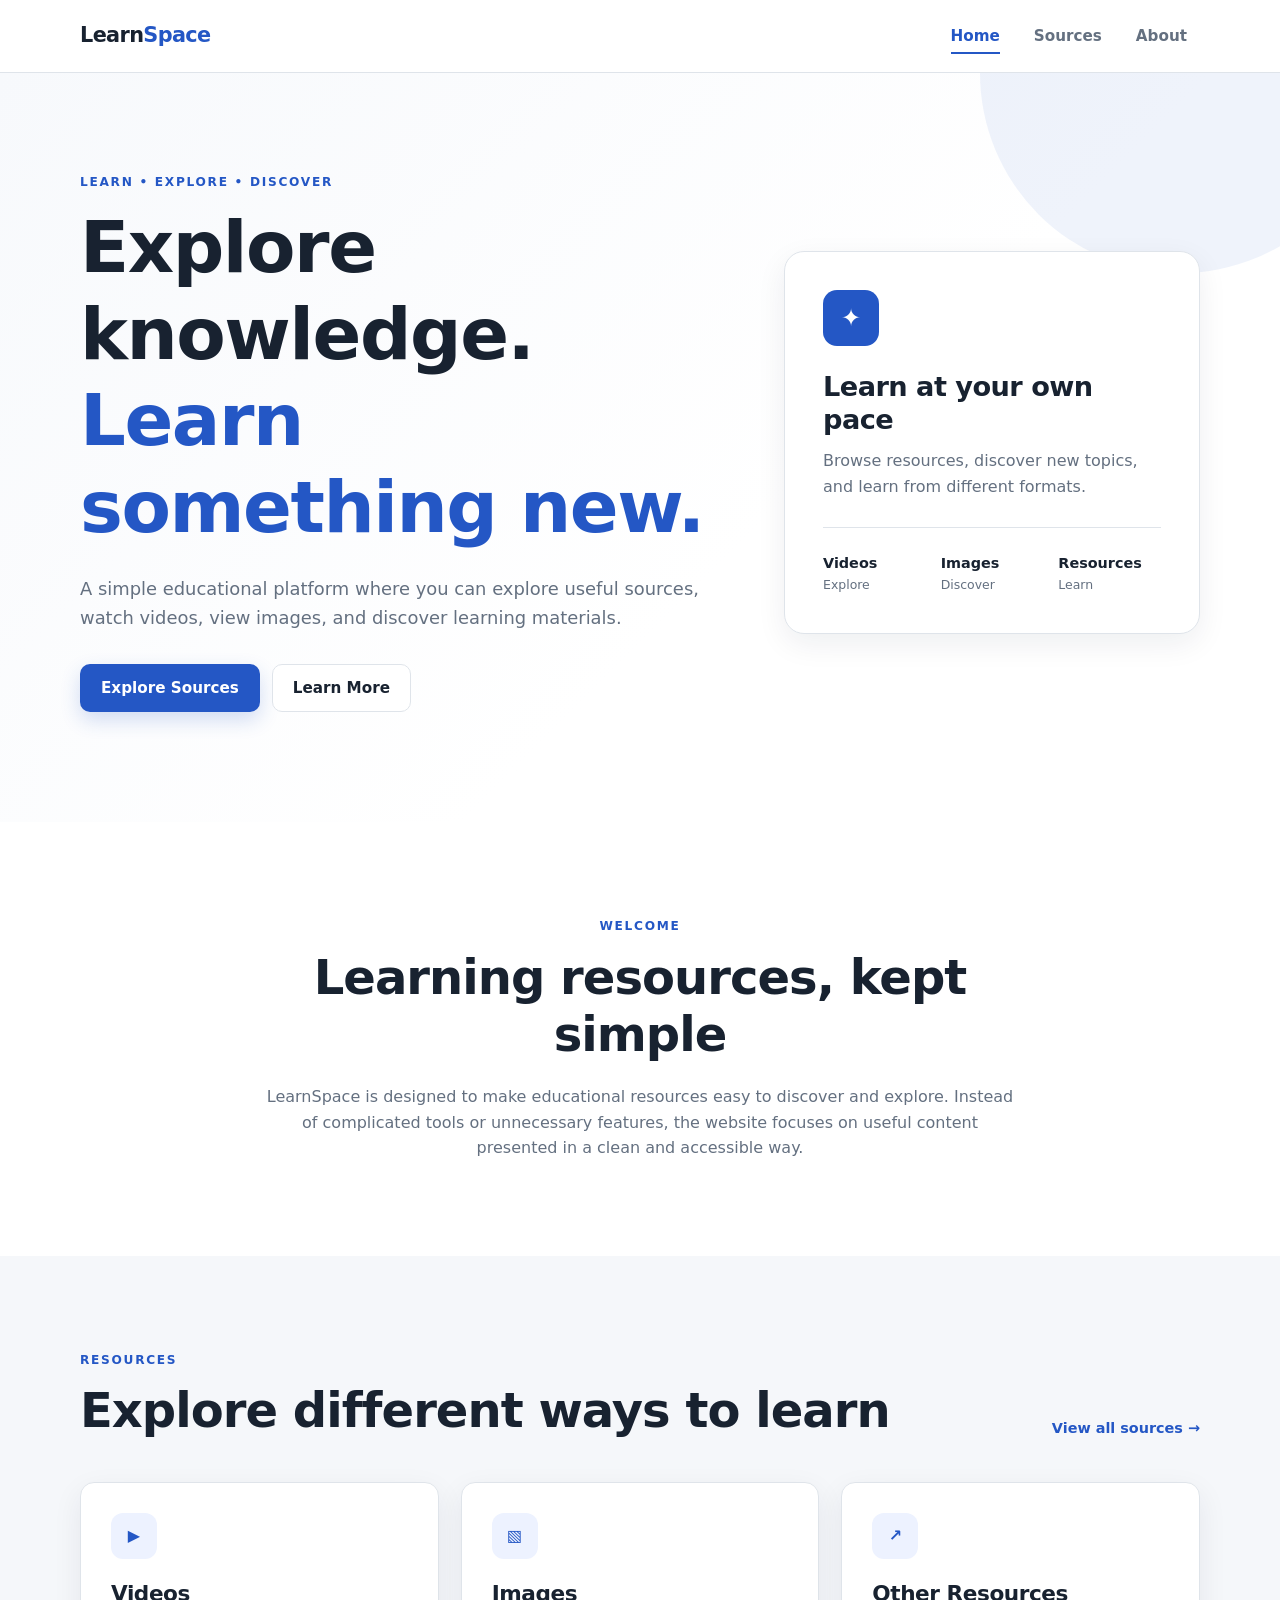
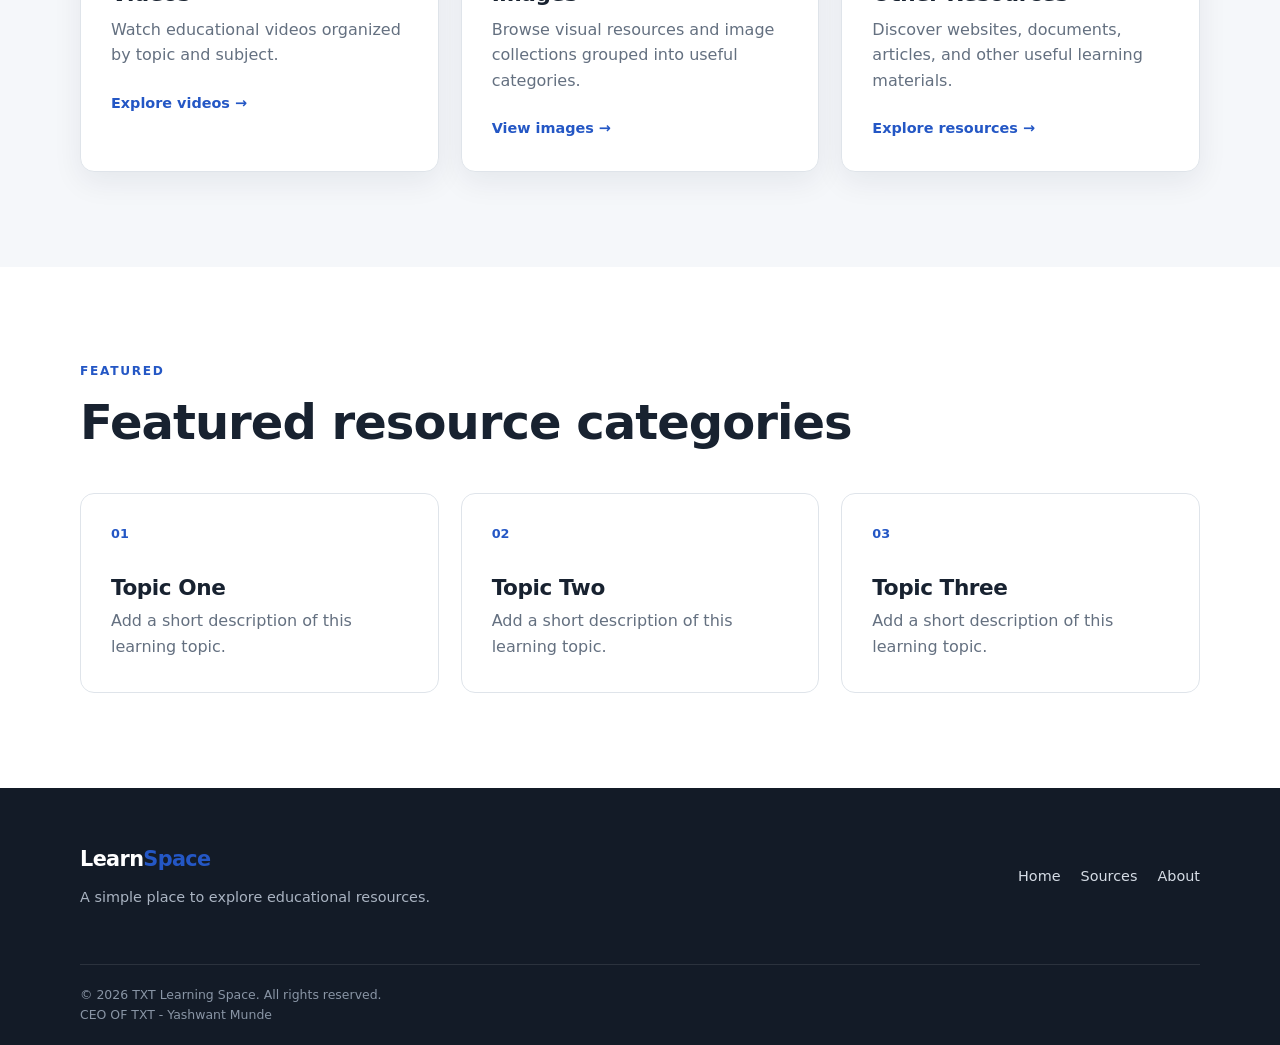
==== index.html @ 6e661a30 "Add files via upload" ====
<!DOCTYPE html>
<html lang="en">
<head>
    <meta charset="UTF-8">
    <meta name="viewport" content="width=device-width, initial-scale=1.0">

    <meta
        name="description"
        content="A simple educational resource platform for exploring videos, images, and learning materials."
    >

    <title>LearnSpace | Explore & Learn by TXT</title>

    <link rel="stylesheet" href="style.css">
    <script src="script.js" defer></script>
</head>

<body>


    <header class="site-header">
        <div class="container nav-container">

            <a href="index.html" class="logo">
                Learn<span>Space</span>
            </a>

            <button
                class="menu-toggle"
                type="button"
                aria-label="Open navigation menu"
                aria-expanded="false"
                aria-controls="main-navigation"
            >
                <span></span>
                <span></span>
                <span></span>
            </button>

            <nav id="main-navigation" class="main-nav" aria-label="Main navigation">
                <a href="index.html" class="active">Home</a>
                <a href="sources.html">Sources</a>
                <a href="about.html">About</a>
            </nav>

        </div>
    </header>


    <main>

        <!-- Hero -->
        <section class="hero">
            <div class="container hero-content">

                <div class="hero-text">
                    <p class="eyebrow">LEARN • EXPLORE • DISCOVER</p>

                    <h1>
                        Explore knowledge.
                        <span>Learn something new.</span>
                    </h1>

                    <p class="hero-description">
                        A simple educational platform where you can
                        explore useful sources, watch videos, view images,
                        and discover learning materials.
                    </p>

                    <div class="hero-actions">
                        <a href="sources.html" class="button button-primary">
                            Explore Sources
                        </a>

                        <a href="about.html" class="button button-secondary">
                            Learn More
                        </a>
                    </div>
                </div>

                <div class="hero-card" aria-hidden="true">
                    <div class="hero-icon">✦</div>
                    <h2>Learn at your own pace</h2>
                    <p>
                        Browse resources, discover new topics,
                        and learn from different formats.
                    </p>

                    <div class="hero-stats">
                        <div>
                            <strong>Videos</strong>
                            <span>Explore</span>
                        </div>

                        <div>
                            <strong>Images</strong>
                            <span>Discover</span>
                        </div>

                        <div>
                            <strong>Resources</strong>
                            <span>Learn</span>
                        </div>
                    </div>
                </div>

            </div>
        </section>


        <!-- Introduction -->
        <section class="section">
            <div class="container narrow-content text-center">

                <p class="eyebrow">WELCOME</p>

                <h2>Learning resources, kept simple</h2>

                <p>
                    LearnSpace is designed to make educational resources
                    easy to discover and explore. Instead of complicated
                    tools or unnecessary features, the website focuses on
                    useful content presented in a clean and accessible way.
                </p>

            </div>
        </section>


        <!-- Resource categories -->
        <section class="section section-muted">

            <div class="container">

                <div class="section-heading">
                    <div>
                        <p class="eyebrow">RESOURCES</p>
                        <h2>Explore different ways to learn</h2>
                    </div>

                    <a href="sources.html" class="text-link">
                        View all sources →
                    </a>
                </div>


                <div class="card-grid">

                    <article class="resource-card">
                        <div class="card-icon">▶</div>

                        <h3>Videos</h3>

                        <p>
                            Watch educational videos organized by
                            topic and subject.
                        </p>

                        <a href="sources.html#videos" class="text-link">
                            Explore videos →
                        </a>
                    </article>


                    <article class="resource-card">
                        <div class="card-icon">▧</div>

                        <h3>Images</h3>

                        <p>
                            Browse visual resources and image collections
                            grouped into useful categories.
                        </p>

                        <a href="sources.html#images" class="text-link">
                            View images →
                        </a>
                    </article>


                    <article class="resource-card">
                        <div class="card-icon">↗</div>

                        <h3>Other Resources</h3>

                        <p>
                            Discover websites, documents, articles,
                            and other useful learning materials.
                        </p>

                        <a href="sources.html#other-resources" class="text-link">
                            Explore resources →
                        </a>
                    </article>

                </div>

            </div>

        </section>


        <!-- Featured topics -->
        <section class="section">

            <div class="container">

                <div class="section-heading">
                    <div>
                        <p class="eyebrow">FEATURED</p>
                        <h2>Featured resource categories</h2>
                    </div>
                </div>


                <div class="topic-grid">

                    <a href="sources.html#topic-one" class="topic-card">
                        <span class="topic-number">01</span>
                        <h3>Topic One</h3>
                        <p>
                            Add a short description of this learning topic.
                        </p>
                    </a>


                    <a href="sources.html#topic-two" class="topic-card">
                        <span class="topic-number">02</span>
                        <h3>Topic Two</h3>
                        <p>
                            Add a short description of this learning topic.
                        </p>
                    </a>


                    <a href="sources.html#topic-three" class="topic-card">
                        <span class="topic-number">03</span>
                        <h3>Topic Three</h3>
                        <p>
                            Add a short description of this learning topic.
                        </p>
                    </a>

                </div>

            </div>

        </section>

    </main>


    <footer class="site-footer">

        <div class="container footer-content">

            <div>
                <a href="index.html" class="logo footer-logo">
                    Learn<span>Space</span>
                </a>

                <p>
                    A simple place to explore educational resources.
                </p>
            </div>

            <nav class="footer-nav" aria-label="Footer navigation">
                <a href="index.html">Home</a>
                <a href="sources.html">Sources</a>
                <a href="about.html">About</a>
            </nav>

        </div>

        <div class="container footer-bottom">
    <p>© 2026 TXT Learning Space. All rights reserved.</p>
    <p>CEO OF TXT - Yashwant Munde</p>
</div>
        

    </footer>

</body>
</html>
---- style.css ----
/* =========================================================
   LearnSpace
   Simple static educational website
   ========================================================= */


/* ---------------------------------------------------------
   1. Base
   --------------------------------------------------------- */

:root {
    --background: #ffffff;
    --surface: #f5f7fa;
    --surface-dark: #eef1f5;

    --text: #182230;
    --text-light: #647080;

    --primary: #2457c5;
    --primary-dark: #1b45a0;

    --border: #dfe4ea;

    --shadow:
        0 10px 30px rgba(20, 35, 55, 0.07);

    --shadow-hover:
        0 18px 40px rgba(20, 35, 55, 0.12);

    --radius: 14px;

    --container: 1120px;
    --transition: 180ms ease;
}


* {
    box-sizing: border-box;
    margin: 0;
    padding: 0;
}


html {
    scroll-behavior: smooth;
}


body {
    background: var(--background);
    color: var(--text);

    font-family:
        Inter,
        ui-sans-serif,
        system-ui,
        -apple-system,
        BlinkMacSystemFont,
        "Segoe UI",
        sans-serif;

    line-height: 1.6;

    -webkit-font-smoothing: antialiased;
}


img {
    display: block;
    max-width: 100%;
}


a {
    color: inherit;
    text-decoration: none;
}


button,
a {
    -webkit-tap-highlight-color: transparent;
}


button {
    font: inherit;
}


.container {
    width: min(
        calc(100% - 40px),
        var(--container)
    );

    margin-inline: auto;
}


.narrow-content {
    max-width: 760px;
}


.text-center {
    text-align: center;
}


/* ---------------------------------------------------------
   2. Typography
   --------------------------------------------------------- */

h1,
h2,
h3,
h4 {
    line-height: 1.2;
    letter-spacing: -0.02em;
}


h1 {
    font-size: clamp(2.4rem, 6vw, 4.5rem);
}


h2 {
    font-size: clamp(2rem, 4vw, 3rem);
}


h3 {
    font-size: 1.35rem;
}


h4 {
    font-size: 1.15rem;
}


p {
    color: var(--text-light);
}


.eyebrow {
    margin-bottom: 12px;

    color: var(--primary);

    font-size: 0.76rem;
    font-weight: 800;

    letter-spacing: 0.14em;
}


.section-heading {
    display: flex;
    align-items: flex-end;
    justify-content: space-between;
    gap: 30px;

    margin-bottom: 42px;
}


.section-heading h2 {
    margin-top: 4px;
}


/* ---------------------------------------------------------
   3. Header / Navigation
   --------------------------------------------------------- */

.site-header {
    position: sticky;
    top: 0;
    z-index: 100;

    background: rgba(255, 255, 255, 0.94);

    border-bottom: 1px solid var(--border);

    backdrop-filter: blur(12px);
}


.nav-container {
    min-height: 72px;

    display: flex;
    align-items: center;
    justify-content: space-between;
}


.logo {
    color: var(--text);

    font-size: 1.3rem;
    font-weight: 800;
    letter-spacing: -0.03em;
}


.logo span {
    color: var(--primary);
}


.main-nav {
    display: flex;
    align-items: center;
    gap: 8px;
}


.main-nav a {
    position: relative;

    padding: 8px 13px;

    color: var(--text-light);

    font-size: 0.95rem;
    font-weight: 600;

    transition:
        color var(--transition),
        background var(--transition);
}


.main-nav a::after {
    content: "";

    position: absolute;

    left: 13px;
    right: 13px;
    bottom: 2px;

    height: 2px;

    background: var(--primary);

    transform: scaleX(0);
    transform-origin: center;

    transition: transform var(--transition);
}


.main-nav a:hover,
.main-nav a.active {
    color: var(--primary);
}


.main-nav a:hover::after,
.main-nav a.active::after {
    transform: scaleX(1);
}


.menu-toggle {
    display: none;

    width: 42px;
    height: 42px;

    border: 1px solid var(--border);
    border-radius: 10px;

    background: white;

    cursor: pointer;
}


.menu-toggle span {
    display: block;

    width: 19px;
    height: 2px;

    margin: 4px auto;

    background: var(--text);

    transition: transform var(--transition);
}


/* ---------------------------------------------------------
   4. Hero
   --------------------------------------------------------- */

.hero {
    position: relative;

    overflow: hidden;

    padding: 100px 0 110px;

    background:
        linear-gradient(
            135deg,
            #f7f9fc 0%,
            #ffffff 60%
        );
}


.hero::before {
    content: "";

    position: absolute;

    width: 400px;
    height: 400px;

    top: -200px;
    right: -100px;

    border-radius: 50%;

    background: rgba(36, 87, 197, 0.07);
}


.hero-content {
    position: relative;
    z-index: 1;

    display: grid;
    grid-template-columns: 1.2fr 0.8fr;

    align-items: center;

    gap: 80px;
}


.hero h1 {
    max-width: 700px;

    margin-bottom: 25px;
}


.hero h1 span {
    display: block;
    color: var(--primary);
}


.hero-description {
    max-width: 650px;

    margin-bottom: 32px;

    font-size: 1.12rem;
}


.hero-actions {
    display: flex;
    flex-wrap: wrap;
    gap: 12px;
}


.button {
    display: inline-flex;
    align-items: center;
    justify-content: center;

    min-height: 48px;

    padding: 0 20px;

    border: 1px solid transparent;
    border-radius: 10px;

    font-size: 0.95rem;
    font-weight: 700;

    cursor: pointer;

    transition:
        transform var(--transition),
        box-shadow var(--transition),
        background var(--transition),
        color var(--transition);
}


.button:hover {
    transform: translateY(-2px);
}


.button-primary {
    color: white;
    background: var(--primary);

    box-shadow:
        0 8px 20px rgba(36, 87, 197, 0.2);
}


.button-primary:hover {
    background: var(--primary-dark);

    box-shadow:
        0 12px 25px rgba(36, 87, 197, 0.28);
}


.button-secondary {
    color: var(--text);
    background: white;
    border-color: var(--border);
}


.button-secondary:hover {
    border-color: #cbd3dc;
    box-shadow: var(--shadow);
}


.button-small {
    min-height: 40px;

    padding: 0 15px;

    font-size: 0.88rem;

    color: white;
    background: var(--primary);
}


.hero-card {
    padding: 38px;

    background: white;

    border: 1px solid var(--border);
    border-radius: 20px;

    box-shadow: var(--shadow);

    animation: fade-up 700ms ease both;
}


.hero-icon {
    display: grid;
    place-items: center;

    width: 56px;
    height: 56px;

    margin-bottom: 25px;

    border-radius: 14px;

    color: white;
    background: var(--primary);

    font-size: 1.5rem;
}


.hero-card h2 {
    margin-bottom: 12px;

    font-size: 1.7rem;
}


.hero-card > p {
    margin-bottom: 28px;
}


.hero-stats {
    display: grid;
    grid-template-columns: repeat(3, 1fr);

    padding-top: 24px;

    border-top: 1px solid var(--border);

    gap: 15px;
}


.hero-stats div {
    display: flex;
    flex-direction: column;
}


.hero-stats strong {
    font-size: 0.9rem;
}


.hero-stats span {
    color: var(--text-light);

    font-size: 0.78rem;
}


/* ---------------------------------------------------------
   5. Sections
   --------------------------------------------------------- */

.section {
    padding: 95px 0;
}


.section-muted {
    background: var(--surface);
}


.narrow-content > p:not(.eyebrow) {
    margin-top: 20px;
}


.narrow-content h2 {
    margin-bottom: 5px;
}


/* ---------------------------------------------------------
   6. Cards
   --------------------------------------------------------- */

.card-grid {
    display: grid;

    grid-template-columns:
        repeat(3, 1fr);

    gap: 22px;
}


.resource-card {
    padding: 30px;

    background: white;

    border: 1px solid var(--border);
    border-radius: var(--radius);

    box-shadow: var(--shadow);

    transition:
        transform var(--transition),
        box-shadow var(--transition),
        border-color var(--transition);

    animation: fade-up 600ms ease both;
}


.resource-card:hover {
    transform: translateY(-5px);

    border-color: #ccd5e0;

    box-shadow: var(--shadow-hover);
}


.card-icon {
    display: grid;
    place-items: center;

    width: 46px;
    height: 46px;

    margin-bottom: 22px;

    border-radius: 12px;

    color: var(--primary);
    background: #edf2ff;

    font-weight: 800;
}


.resource-card h3 {
    margin-bottom: 10px;
}


.resource-card p {
    margin-bottom: 22px;
}


.text-link {
    color: var(--primary);

    font-size: 0.9rem;
    font-weight: 700;

    transition: color var(--transition);
}


.text-link:hover {
    color: var(--primary-dark);
}


/* ---------------------------------------------------------
   7. Topics
   --------------------------------------------------------- */

.topic-grid {
    display: grid;

    grid-template-columns:
        repeat(3, 1fr);

    gap: 22px;
}


.topic-card {
    position: relative;

    min-height: 200px;

    padding: 30px;

    overflow: hidden;

    border: 1px solid var(--border);
    border-radius: var(--radius);

    background: white;

    transition:
        transform var(--transition),
        box-shadow var(--transition);
}


.topic-card:hover {
    transform: translateY(-5px);
    box-shadow: var(--shadow-hover);
}


.topic-number {
    display: block;

    margin-bottom: 30px;

    color: var(--primary);

    font-size: 0.8rem;
    font-weight: 800;
}


.topic-card h3 {
    margin-bottom: 8px;
}


/* ---------------------------------------------------------
   8. Page Header
   --------------------------------------------------------- */

.page-header {
    padding: 90px 0;

    background: var(--surface);

    border-bottom: 1px solid var(--border);
}


.page-header h1 {
    margin-bottom: 20px;

    font-size: clamp(2.5rem, 6vw, 4rem);
}


.page-header p:not(.eyebrow) {
    font-size: 1.1rem;
}


/* ---------------------------------------------------------
   9. Resource Groups
   --------------------------------------------------------- */

.resource-group {
    margin-top: 55px;
}


.group-title {
    margin-bottom: 22px;

    font-size: 1.5rem;
}


/* ---------------------------------------------------------
   10. Video Gallery
   --------------------------------------------------------- */

.video-grid {
    display: grid;

    grid-template-columns:
        repeat(3, 1fr);

    gap: 22px;
}


.video-card {
    overflow: hidden;

    background: white;

    border: 1px solid var(--border);
    border-radius: var(--radius);

    box-shadow: var(--shadow);

    transition:
        transform var(--transition),
        box-shadow var(--transition);
}


.video-card:hover {
    transform: translateY(-5px);
    box-shadow: var(--shadow-hover);
}


.video-thumbnail {
    position: relative;

    display: block;

    overflow: hidden;

    aspect-ratio: 16 / 9;

    background: var(--surface-dark);
}


.video-thumbnail img {
    width: 100%;
    height: 100%;

    object-fit: cover;

    transition: transform 300ms ease;
}


.video-card:hover .video-thumbnail img {
    transform: scale(1.04);
}


.play-button {
    position: absolute;

    top: 50%;
    left: 50%;

    display: grid;
    place-items: center;

    width: 54px;
    height: 54px;

    transform: translate(-50%, -50%);

    border-radius: 50%;

    color: white;
    background: rgba(24, 34, 48, 0.82);

    font-size: 1rem;

    transition:
        transform var(--transition),
        background var(--transition);
}


.video-card:hover .play-button {
    transform: translate(-50%, -50%) scale(1.08);

    background: var(--primary);
}


.video-content {
    padding: 24px;
}


.resource-label {
    margin-bottom: 8px;

    color: var(--primary);

    font-size: 0.72rem;
    font-weight: 800;

    letter-spacing: 0.12em;
}


.video-content h4 {
    margin-bottom: 10px;
}


.video-content p:not(.resource-label):not(.source-name) {
    margin-bottom: 16px;

    font-size: 0.92rem;
}


.source-name {
    margin-bottom: 18px;

    font-size: 0.8rem;
}


/* ---------------------------------------------------------
   11. Image Gallery
   --------------------------------------------------------- */

.image-grid {
    display: grid;

    grid-template-columns:
        repeat(4, 1fr);

    gap: 18px;
}


.image-card {
    overflow: hidden;

    margin: 0;

    background: white;

    border: 1px solid var(--border);
    border-radius: var(--radius);

    box-shadow: var(--shadow);

    transition:
        transform var(--transition),
        box-shadow var(--transition);
}


.image-card:hover {
    transform: translateY(-4px);
    box-shadow: var(--shadow-hover);
}


.image-card img {
    width: 100%;

    aspect-ratio: 4 / 3;

    object-fit: cover;

    transition: transform 300ms ease;
}


.image-card:hover img {
    transform: scale(1.04);
}


.image-card figcaption {
    padding: 13px 15px;

    color: var(--text-light);

    font-size: 0.84rem;
}


/* ---------------------------------------------------------
   12. Other Resources
   --------------------------------------------------------- */

.resource-list {
    display: flex;
    flex-direction: column;

    gap: 15px;
}


.resource-list-item {
    display: flex;
    align-items: center;
    justify-content: space-between;

    gap: 30px;

    padding: 25px;

    border: 1px solid var(--border);
    border-radius: var(--radius);

    background: white;

    box-shadow: var(--shadow);

    transition:
        transform var(--transition),
        box-shadow var(--transition);
}


.resource-list-item:hover {
    transform: translateY(-3px);
    box-shadow: var(--shadow-hover);
}


.resource-list-item h3 {
    margin-bottom: 5px;
}


.resource-list-item p:last-child {
    font-size: 0.9rem;
}


/* ---------------------------------------------------------
   13. About
   --------------------------------------------------------- */

.about-grid {
    display: grid;

    grid-template-columns: 0.8fr 1.2fr;

    gap: 90px;

    align-items: start;
}


.about-grid h2 {
    max-width: 450px;
}


.about-text {
    display: flex;
    flex-direction: column;

    gap: 20px;
}


.about-text p {
    font-size: 1.05rem;
}


/* ---------------------------------------------------------
   14. Footer
   --------------------------------------------------------- */

.site-footer {
    background: #131b27;
}


.footer-content {
    display: flex;
    align-items: center;
    justify-content: space-between;

    gap: 30px;

    padding: 55px 0;
}


.footer-logo {
    display: inline-block;

    margin-bottom: 10px;

    color: white;
}


.footer-content p {
    color: #aab4c2;

    font-size: 0.9rem;
}


.footer-nav {
    display: flex;
    gap: 20px;
}


.footer-nav a {
    color: #d5dce5;

    font-size: 0.9rem;

    transition: color var(--transition);
}


.footer-nav a:hover {
    color: white;
}


.footer-bottom {
    padding: 20px 0;

    border-top: 1px solid rgba(255, 255, 255, 0.1);
}


.footer-bottom p {
    color: #8995a5;

    font-size: 0.78rem;
}


/* ---------------------------------------------------------
   15. Animations
   --------------------------------------------------------- */

@keyframes fade-up {

    from {
        opacity: 0;
        transform: translateY(15px);
    }

    to {
        opacity: 1;
        transform: translateY(0);
    }

}


@media (prefers-reduced-motion: reduce) {

    html {
        scroll-behavior: auto;
    }

    *,
    *::before,
    *::after {
        animation-duration: 0.01ms !important;
        animation-iteration-count: 1 !important;
        transition-duration: 0.01ms !important;
    }

}


/* ---------------------------------------------------------
   16. Tablet
   --------------------------------------------------------- */

@media (max-width: 900px) {

    .hero-content {
        grid-template-columns: 1fr;

        gap: 50px;
    }


    .hero {
        padding: 75px 0 85px;
    }


    .card-grid,
    .topic-grid {
        grid-template-columns:
            repeat(2, 1fr);
    }


    .video-grid {
        grid-template-columns:
            repeat(2, 1fr);
    }


    .image-grid {
        grid-template-columns:
            repeat(2, 1fr);
    }


    .about-grid {
        grid-template-columns: 1fr;

        gap: 40px;
    }

}


/* ---------------------------------------------------------
   17. Mobile
   --------------------------------------------------------- */

@media (max-width: 680px) {

    .container {
        width: min(
            calc(100% - 28px),
            var(--container)
        );
    }


    .nav-container {
        min-height: 64px;
    }


    .menu-toggle {
        display: block;
    }


    .main-nav {
        position: absolute;

        top: 64px;
        left: 0;
        right: 0;

        display: none;
        flex-direction: column;
        align-items: stretch;

        padding: 10px 14px 15px;

        background: white;

        border-bottom: 1px solid var(--border);

        box-shadow: 0 12px 25px rgba(20, 35, 55, 0.08);
    }


    .main-nav.is-open {
        display: flex;
    }


    .main-nav a {
        padding: 13px;
    }


    .main-nav a::after {
        display: none;
    }


    .hero {
        padding: 65px 0 75px;
    }


    .hero h1 {
        font-size: clamp(2.35rem, 13vw, 3.4rem);
    }


    .hero-description {
        font-size: 1rem;
    }


    .hero-card {
        padding: 26px;
    }


    .hero-stats {
        gap: 8px;
    }


    .section {
        padding: 70px 0;
    }


    .section-heading {
        display: block;

        margin-bottom: 30px;
    }


    .section-heading .text-link {
        display: inline-block;

        margin-top: 15px;
    }


    .card-grid,
    .topic-grid,
    .video-grid,
    .image-grid {
        grid-template-columns: 1fr;
    }


    .page-header {
        padding: 65px 0;
    }
	


    .page-header h1 {
        font-size: 2.7rem;
    }


    .resource-list-item {
        align-items: flex-start;
        flex-direction: column;
    }


    .footer-content {
        align-items: flex-start;
        flex-direction: column;

        padding: 45px 0;
    }


    .footer-nav {
        flex-wrap: wrap;
    }

}
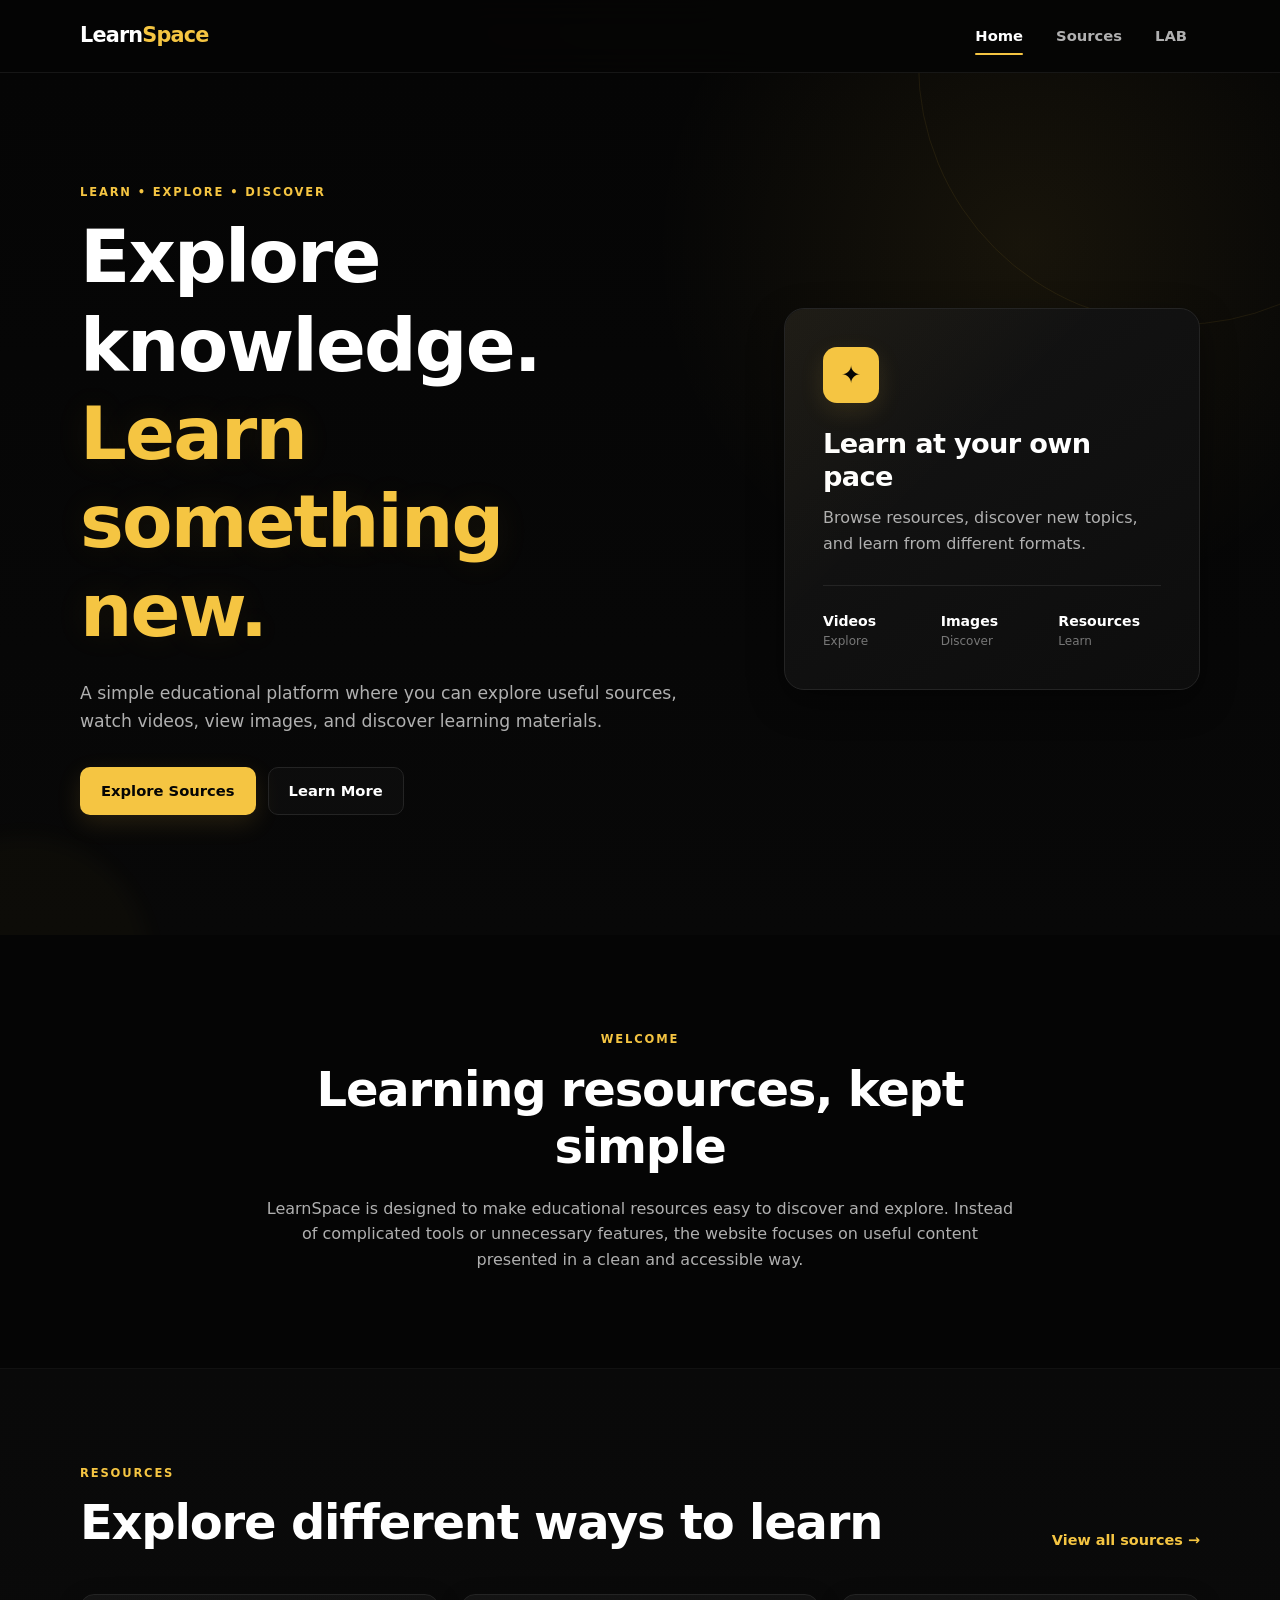
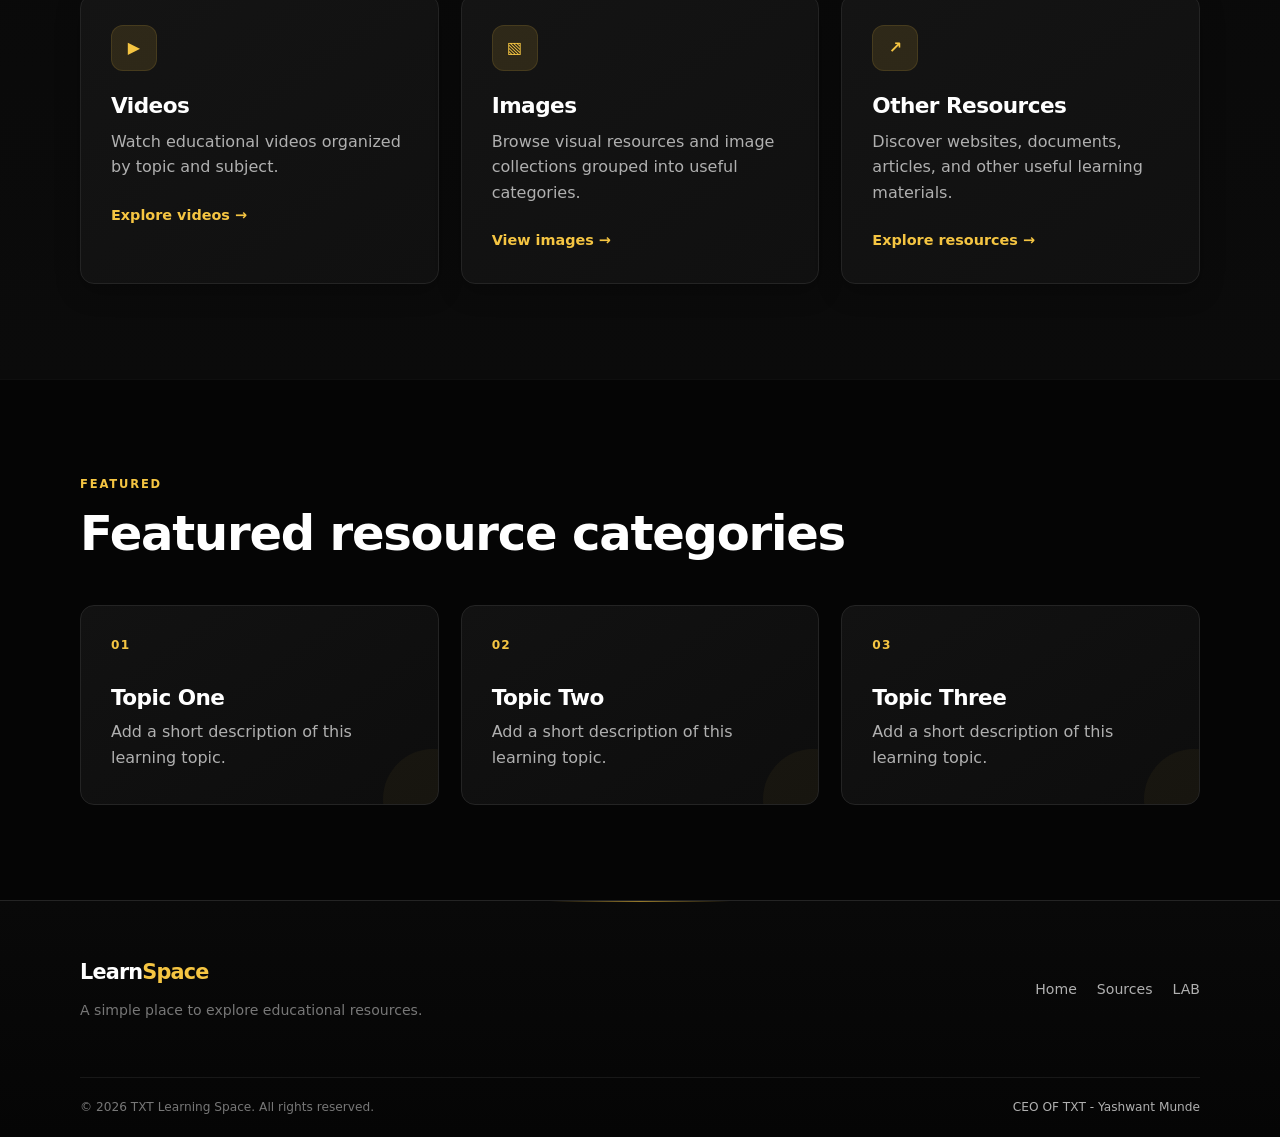
==== commit 86301158: "Update index.html" ====
--- a/index.html
+++ b/index.html
@@ -40,7 +40,7 @@
             <nav id="main-navigation" class="main-nav" aria-label="Main navigation">
                 <a href="index.html" class="active">Home</a>
                 <a href="sources.html">Sources</a>
-                <a href="about.html">About</a>
+                <a href="lab.html">LAB</a>
             </nav>
 
         </div>
@@ -267,7 +267,7 @@
             <nav class="footer-nav" aria-label="Footer navigation">
                 <a href="index.html">Home</a>
                 <a href="sources.html">Sources</a>
-                <a href="about.html">About</a>
+                <a href="lab.html">LAB</a>
             </nav>
 
         </div>
@@ -281,4 +281,4 @@
     </footer>
 
 </body>
-</html>+</html>
--- a/style.css
+++ b/style.css
@@ -1,38 +1,60 @@
 /* =========================================================
-   LearnSpace
-   Simple static educational website
-   ========================================================= */
-
-
-/* ---------------------------------------------------------
-   1. Base
-   --------------------------------------------------------- */
+   TXT Learning Space
+   Dark Theme — Complete Replacement Stylesheet
+   ========================================================= */
+
+
+/* =========================================================
+   1. DESIGN TOKENS
+   ========================================================= */
 
 :root {
-    --background: #ffffff;
-    --surface: #f5f7fa;
-    --surface-dark: #eef1f5;
-
-    --text: #182230;
-    --text-light: #647080;
-
-    --primary: #2457c5;
-    --primary-dark: #1b45a0;
-
-    --border: #dfe4ea;
-
+    /* Main dark palette */
+    --background: #050505;
+    --background-secondary: #090909;
+    --surface: #101010;
+    --surface-light: #161616;
+    --surface-hover: #1b1b1b;
+
+    /* Borders */
+    --border: #242424;
+    --border-light: #303030;
+
+    /* Text */
+    --text: #ffffff;
+    --text-secondary: #b0b0b0;
+    --text-muted: #777777;
+
+    /* Accent */
+    --accent: #f5c542;
+    --accent-hover: #ffd75a;
+    --accent-soft: rgba(245, 197, 66, 0.12);
+    --accent-border: rgba(245, 197, 66, 0.35);
+
+    /* Shadows */
     --shadow:
-        0 10px 30px rgba(20, 35, 55, 0.07);
+        0 12px 35px rgba(0, 0, 0, 0.45);
 
     --shadow-hover:
-        0 18px 40px rgba(20, 35, 55, 0.12);
-
+        0 20px 55px rgba(0, 0, 0, 0.65);
+
+    --accent-shadow:
+        0 10px 30px rgba(245, 197, 66, 0.12);
+
+    /* Layout */
+    --container: 1120px;
     --radius: 14px;
-
-    --container: 1120px;
-    --transition: 180ms ease;
-}
-
+    --radius-small: 10px;
+
+    /* Animation */
+    --transition: 220ms ease;
+    --transition-slow: 350ms ease;
+}
+
+
+/* =========================================================
+   2. RESET / BASE
+   ========================================================= */
 
 * {
     box-sizing: border-box;
@@ -47,7 +69,16 @@
 
 
 body {
-    background: var(--background);
+    min-height: 100vh;
+
+    background:
+        radial-gradient(
+            circle at 80% -10%,
+            rgba(245, 197, 66, 0.035),
+            transparent 28%
+        ),
+        var(--background);
+
     color: var(--text);
 
     font-family:
@@ -62,18 +93,29 @@
     line-height: 1.6;
 
     -webkit-font-smoothing: antialiased;
+    text-rendering: optimizeLegibility;
 }
 
 
 img {
     display: block;
+
     max-width: 100%;
 }
 
 
 a {
     color: inherit;
+
     text-decoration: none;
+}
+
+
+button,
+input,
+textarea,
+select {
+    font: inherit;
 }
 
 
@@ -83,8 +125,9 @@
 }
 
 
-button {
-    font: inherit;
+::selection {
+    color: #050505;
+    background: var(--accent);
 }
 
 
@@ -108,26 +151,37 @@
 }
 
 
-/* ---------------------------------------------------------
-   2. Typography
-   --------------------------------------------------------- */
+/* =========================================================
+   3. TYPOGRAPHY
+   ========================================================= */
 
 h1,
 h2,
 h3,
 h4 {
+    color: var(--text);
+
     line-height: 1.2;
-    letter-spacing: -0.02em;
+
+    letter-spacing: -0.025em;
 }
 
 
 h1 {
-    font-size: clamp(2.4rem, 6vw, 4.5rem);
+    font-size: clamp(
+        2.5rem,
+        6vw,
+        4.6rem
+    );
 }
 
 
 h2 {
-    font-size: clamp(2rem, 4vw, 3rem);
+    font-size: clamp(
+        2rem,
+        4vw,
+        3rem
+    );
 }
 
 
@@ -137,31 +191,34 @@
 
 
 h4 {
-    font-size: 1.15rem;
+    font-size: 1.1rem;
 }
 
 
 p {
-    color: var(--text-light);
+    color: var(--text-secondary);
 }
 
 
 .eyebrow {
     margin-bottom: 12px;
 
-    color: var(--primary);
-
-    font-size: 0.76rem;
+    color: var(--accent);
+
+    font-size: 0.72rem;
     font-weight: 800;
 
-    letter-spacing: 0.14em;
+    letter-spacing: 0.16em;
+    text-transform: uppercase;
 }
 
 
 .section-heading {
     display: flex;
+
     align-items: flex-end;
     justify-content: space-between;
+
     gap: 30px;
 
     margin-bottom: 42px;
@@ -173,20 +230,74 @@
 }
 
 
-/* ---------------------------------------------------------
-   3. Header / Navigation
-   --------------------------------------------------------- */
+.text-link {
+    position: relative;
+
+    display: inline-block;
+
+    color: var(--accent);
+
+    font-size: 0.9rem;
+    font-weight: 700;
+
+    transition:
+        color var(--transition),
+        transform var(--transition);
+}
+
+
+.text-link::after {
+    content: "";
+
+    position: absolute;
+
+    left: 0;
+    bottom: -4px;
+
+    width: 100%;
+    height: 1px;
+
+    background: var(--accent);
+
+    transform: scaleX(0);
+    transform-origin: right;
+
+    transition: transform var(--transition);
+}
+
+
+.text-link:hover {
+    color: var(--accent-hover);
+
+    transform: translateX(2px);
+}
+
+
+.text-link:hover::after {
+    transform: scaleX(1);
+
+    transform-origin: left;
+}
+
+
+/* =========================================================
+   4. HEADER / NAVIGATION
+   ========================================================= */
 
 .site-header {
     position: sticky;
+
     top: 0;
-    z-index: 100;
-
-    background: rgba(255, 255, 255, 0.94);
-
-    border-bottom: 1px solid var(--border);
-
-    backdrop-filter: blur(12px);
+
+    z-index: 1000;
+
+    background:
+        rgba(5, 5, 5, 0.88);
+
+    border-bottom: 1px solid rgba(255, 255, 255, 0.07);
+
+    backdrop-filter: blur(16px);
+    -webkit-backdrop-filter: blur(16px);
 }
 
 
@@ -194,41 +305,62 @@
     min-height: 72px;
 
     display: flex;
+
     align-items: center;
     justify-content: space-between;
 }
 
 
 .logo {
+    position: relative;
+
     color: var(--text);
 
     font-size: 1.3rem;
     font-weight: 800;
-    letter-spacing: -0.03em;
+
+    letter-spacing: -0.04em;
+
+    transition:
+        color var(--transition),
+        transform var(--transition);
+}
+
+
+.logo:hover {
+    color: var(--accent);
+
+    transform: translateY(-1px);
 }
 
 
 .logo span {
-    color: var(--primary);
+    color: var(--accent);
+
+    transition: color var(--transition);
 }
 
 
 .main-nav {
     display: flex;
+
     align-items: center;
-    gap: 8px;
+
+    gap: 7px;
 }
 
 
 .main-nav a {
     position: relative;
 
-    padding: 8px 13px;
-
-    color: var(--text-light);
-
-    font-size: 0.95rem;
+    padding: 9px 13px;
+
+    color: var(--text-secondary);
+
+    font-size: 0.92rem;
     font-weight: 600;
+
+    border-radius: 8px;
 
     transition:
         color var(--transition),
@@ -247,18 +379,22 @@
 
     height: 2px;
 
-    background: var(--primary);
+    background: var(--accent);
+
+    border-radius: 10px;
 
     transform: scaleX(0);
     transform-origin: center;
 
-    transition: transform var(--transition);
-}
-
-
-.main-nav a:hover,
-.main-nav a.active {
-    color: var(--primary);
+    transition:
+        transform var(--transition);
+}
+
+
+.main-nav a:hover {
+    color: var(--text);
+
+    background: rgba(255, 255, 255, 0.035);
 }
 
 
@@ -268,18 +404,40 @@
 }
 
 
+.main-nav a.active {
+    color: var(--text);
+}
+
+
+/* =========================================================
+   5. MOBILE MENU
+   ========================================================= */
+
 .menu-toggle {
     display: none;
 
     width: 42px;
     height: 42px;
 
+    padding: 0;
+
     border: 1px solid var(--border);
-    border-radius: 10px;
-
-    background: white;
+    border-radius: var(--radius-small);
+
+    background: var(--surface);
 
     cursor: pointer;
+
+    transition:
+        border-color var(--transition),
+        background var(--transition);
+}
+
+
+.menu-toggle:hover {
+    border-color: var(--accent-border);
+
+    background: var(--surface-light);
 }
 
 
@@ -293,264 +451,555 @@
 
     background: var(--text);
 
-    transition: transform var(--transition);
-}
-
-
-/* ---------------------------------------------------------
-   4. Hero
-   --------------------------------------------------------- */
+    border-radius: 10px;
+
+    transition:
+        transform var(--transition),
+        opacity var(--transition);
+}
+
+
+/* =========================================================
+   6. HERO
+   ========================================================= */
 
 .hero {
     position: relative;
 
     overflow: hidden;
 
-    padding: 100px 0 110px;
+    padding: 110px 0 120px;
+
+    background:
+        radial-gradient(
+            circle at 80% 20%,
+            rgba(245, 197, 66, 0.075),
+            transparent 30%
+        ),
+        linear-gradient(
+            180deg,
+            #050505 0%,
+            #080808 100%
+        );
+}
+
+
+.hero::before {
+    content: "";
+
+    position: absolute;
+
+    width: 520px;
+    height: 520px;
+
+    top: -270px;
+    right: -160px;
+
+    border: 1px solid rgba(245, 197, 66, 0.08);
+
+    border-radius: 50%;
+
+    animation:
+        slow-spin 18s linear infinite;
+}
+
+
+.hero::after {
+    content: "";
+
+    position: absolute;
+
+    width: 250px;
+    height: 250px;
+
+    bottom: -150px;
+    left: -100px;
+
+    border-radius: 50%;
+
+    background:
+        rgba(245, 197, 66, 0.025);
+
+    filter: blur(10px);
+
+    animation:
+        floating-orb 7s ease-in-out infinite;
+}
+
+
+.hero-content {
+    position: relative;
+
+    z-index: 2;
+
+    display: grid;
+
+    grid-template-columns:
+        1.2fr 0.8fr;
+
+    align-items: center;
+
+    gap: 80px;
+}
+
+
+.hero-text {
+    animation:
+        fade-up 700ms ease both;
+}
+
+
+.hero h1 {
+    max-width: 720px;
+
+    margin-bottom: 25px;
+}
+
+
+.hero h1 span {
+    display: block;
+
+    color: var(--accent);
+
+    text-shadow:
+        0 0 35px rgba(245, 197, 66, 0.08);
+}
+
+
+.hero-description {
+    max-width: 650px;
+
+    margin-bottom: 32px;
+
+    color: var(--text-secondary);
+
+    font-size: 1.08rem;
+}
+
+
+.hero-actions {
+    display: flex;
+
+    flex-wrap: wrap;
+
+    gap: 12px;
+}
+
+
+/* =========================================================
+   7. BUTTONS
+   ========================================================= */
+
+.button {
+    display: inline-flex;
+
+    align-items: center;
+    justify-content: center;
+
+    min-height: 48px;
+
+    padding: 0 20px;
+
+    border: 1px solid transparent;
+
+    border-radius: 10px;
+
+    font-size: 0.92rem;
+    font-weight: 700;
+
+    cursor: pointer;
+
+    transition:
+        transform var(--transition),
+        background var(--transition),
+        border-color var(--transition),
+        color var(--transition),
+        box-shadow var(--transition);
+}
+
+
+.button:hover {
+    transform: translateY(-2px);
+}
+
+
+.button:active {
+    transform: translateY(0);
+}
+
+
+/* Primary */
+
+.button-primary {
+    color: #050505;
+
+    background: var(--accent);
+
+    box-shadow:
+        0 8px 25px rgba(245, 197, 66, 0.13);
+}
+
+
+.button-primary:hover {
+    color: #050505;
+
+    background: var(--accent-hover);
+
+    box-shadow:
+        0 12px 32px rgba(245, 197, 66, 0.2);
+}
+
+
+/* Secondary */
+
+.button-secondary {
+    color: var(--text);
+
+    background: rgba(255, 255, 255, 0.025);
+
+    border-color: var(--border);
+}
+
+
+.button-secondary:hover {
+    background: var(--surface-light);
+
+    border-color: var(--border-light);
+
+    box-shadow:
+        0 8px 25px rgba(0, 0, 0, 0.3);
+}
+
+
+/* Small */
+
+.button-small {
+    min-height: 40px;
+
+    padding: 0 15px;
+
+    color: #050505;
+
+    background: var(--accent);
+
+    font-size: 0.85rem;
+}
+
+
+.button-small:hover {
+    background: var(--accent-hover);
+}
+
+
+/* =========================================================
+   8. HERO CARD
+   ========================================================= */
+
+.hero-card {
+    position: relative;
+
+    padding: 38px;
+
+    background:
+        linear-gradient(
+            145deg,
+            #141414,
+            #0d0d0d
+        );
+
+    border: 1px solid var(--border);
+
+    border-radius: 20px;
+
+    box-shadow: var(--shadow);
+
+    animation:
+        fade-up 800ms 120ms ease both;
+
+    transition:
+        transform var(--transition-slow),
+        border-color var(--transition-slow),
+        box-shadow var(--transition-slow);
+}
+
+
+.hero-card::before {
+    content: "";
+
+    position: absolute;
+
+    inset: 0;
+
+    border-radius: inherit;
 
     background:
         linear-gradient(
             135deg,
-            #f7f9fc 0%,
-            #ffffff 60%
+            rgba(245, 197, 66, 0.05),
+            transparent 40%
         );
-}
-
-
-.hero::before {
+
+    pointer-events: none;
+}
+
+
+.hero-card:hover {
+    transform: translateY(-6px);
+
+    border-color: var(--accent-border);
+
+    box-shadow: var(--shadow-hover);
+}
+
+
+.hero-icon {
+    position: relative;
+
+    display: grid;
+
+    place-items: center;
+
+    width: 56px;
+    height: 56px;
+
+    margin-bottom: 25px;
+
+    color: #050505;
+
+    background: var(--accent);
+
+    border-radius: 14px;
+
+    font-size: 1.5rem;
+
+    box-shadow:
+        0 8px 25px rgba(245, 197, 66, 0.12);
+
+    animation:
+        icon-pulse 4s ease-in-out infinite;
+}
+
+
+.hero-card h2 {
+    margin-bottom: 12px;
+
+    font-size: 1.7rem;
+}
+
+
+.hero-card > p {
+    margin-bottom: 28px;
+}
+
+
+.hero-stats {
+    display: grid;
+
+    grid-template-columns:
+        repeat(3, 1fr);
+
+    padding-top: 24px;
+
+    border-top: 1px solid var(--border);
+
+    gap: 15px;
+}
+
+
+.hero-stats div {
+    display: flex;
+
+    flex-direction: column;
+}
+
+
+.hero-stats strong {
+    color: var(--text);
+
+    font-size: 0.88rem;
+}
+
+
+.hero-stats span {
+    color: var(--text-muted);
+
+    font-size: 0.75rem;
+}
+
+
+/* =========================================================
+   9. SECTIONS
+   ========================================================= */
+
+.section {
+    position: relative;
+
+    padding: 95px 0;
+
+    background: var(--background);
+}
+
+
+.section-muted {
+    background:
+        linear-gradient(
+            180deg,
+            #090909,
+            #0b0b0b
+        );
+
+    border-top: 1px solid rgba(255, 255, 255, 0.025);
+    border-bottom: 1px solid rgba(255, 255, 255, 0.025);
+}
+
+
+.narrow-content > p:not(.eyebrow) {
+    margin-top: 20px;
+}
+
+
+.narrow-content h2 {
+    margin-bottom: 5px;
+}
+
+
+/* =========================================================
+   10. RESOURCE CARDS
+   ========================================================= */
+
+.card-grid {
+    display: grid;
+
+    grid-template-columns:
+        repeat(3, 1fr);
+
+    gap: 22px;
+}
+
+
+.resource-card {
+    position: relative;
+
+    overflow: hidden;
+
+    padding: 30px;
+
+    background:
+        linear-gradient(
+            145deg,
+            #141414,
+            #101010
+        );
+
+    border: 1px solid var(--border);
+
+    border-radius: var(--radius);
+
+    box-shadow:
+        0 8px 25px rgba(0, 0, 0, 0.25);
+
+    transition:
+        transform var(--transition-slow),
+        border-color var(--transition-slow),
+        box-shadow var(--transition-slow),
+        background var(--transition-slow);
+
+    animation:
+        fade-up 650ms ease both;
+}
+
+
+.resource-card::before {
     content: "";
 
     position: absolute;
 
-    width: 400px;
-    height: 400px;
-
-    top: -200px;
-    right: -100px;
-
-    border-radius: 50%;
-
-    background: rgba(36, 87, 197, 0.07);
-}
-
-
-.hero-content {
-    position: relative;
-    z-index: 1;
-
+    top: 0;
+    left: 0;
+
+    width: 100%;
+    height: 1px;
+
+    background:
+        linear-gradient(
+            90deg,
+            transparent,
+            rgba(245, 197, 66, 0.5),
+            transparent
+        );
+
+    transform: scaleX(0);
+
+    transition:
+        transform var(--transition-slow);
+}
+
+
+.resource-card:hover {
+    transform: translateY(-7px);
+
+    background: var(--surface-hover);
+
+    border-color: var(--accent-border);
+
+    box-shadow: var(--shadow-hover);
+}
+
+
+.resource-card:hover::before {
+    transform: scaleX(1);
+}
+
+
+.card-icon {
     display: grid;
-    grid-template-columns: 1.2fr 0.8fr;
-
-    align-items: center;
-
-    gap: 80px;
-}
-
-
-.hero h1 {
-    max-width: 700px;
-
-    margin-bottom: 25px;
-}
-
-
-.hero h1 span {
-    display: block;
-    color: var(--primary);
-}
-
-
-.hero-description {
-    max-width: 650px;
-
-    margin-bottom: 32px;
-
-    font-size: 1.12rem;
-}
-
-
-.hero-actions {
-    display: flex;
-    flex-wrap: wrap;
-    gap: 12px;
-}
-
-
-.button {
-    display: inline-flex;
-    align-items: center;
-    justify-content: center;
-
-    min-height: 48px;
-
-    padding: 0 20px;
-
-    border: 1px solid transparent;
-    border-radius: 10px;
-
-    font-size: 0.95rem;
-    font-weight: 700;
-
-    cursor: pointer;
+
+    place-items: center;
+
+    width: 46px;
+    height: 46px;
+
+    margin-bottom: 22px;
+
+    color: var(--accent);
+
+    background: var(--accent-soft);
+
+    border: 1px solid rgba(245, 197, 66, 0.12);
+
+    border-radius: 12px;
+
+    font-weight: 800;
 
     transition:
         transform var(--transition),
-        box-shadow var(--transition),
-        background var(--transition),
-        color var(--transition);
-}
-
-
-.button:hover {
-    transform: translateY(-2px);
-}
-
-
-.button-primary {
-    color: white;
-    background: var(--primary);
-
-    box-shadow:
-        0 8px 20px rgba(36, 87, 197, 0.2);
-}
-
-
-.button-primary:hover {
-    background: var(--primary-dark);
-
-    box-shadow:
-        0 12px 25px rgba(36, 87, 197, 0.28);
-}
-
-
-.button-secondary {
-    color: var(--text);
-    background: white;
-    border-color: var(--border);
-}
-
-
-.button-secondary:hover {
-    border-color: #cbd3dc;
-    box-shadow: var(--shadow);
-}
-
-
-.button-small {
-    min-height: 40px;
-
-    padding: 0 15px;
-
-    font-size: 0.88rem;
-
-    color: white;
-    background: var(--primary);
-}
-
-
-.hero-card {
-    padding: 38px;
-
-    background: white;
-
-    border: 1px solid var(--border);
-    border-radius: 20px;
-
-    box-shadow: var(--shadow);
-
-    animation: fade-up 700ms ease both;
-}
-
-
-.hero-icon {
-    display: grid;
-    place-items: center;
-
-    width: 56px;
-    height: 56px;
-
-    margin-bottom: 25px;
-
-    border-radius: 14px;
-
-    color: white;
-    background: var(--primary);
-
-    font-size: 1.5rem;
-}
-
-
-.hero-card h2 {
-    margin-bottom: 12px;
-
-    font-size: 1.7rem;
-}
-
-
-.hero-card > p {
-    margin-bottom: 28px;
-}
-
-
-.hero-stats {
-    display: grid;
-    grid-template-columns: repeat(3, 1fr);
-
-    padding-top: 24px;
-
-    border-top: 1px solid var(--border);
-
-    gap: 15px;
-}
-
-
-.hero-stats div {
-    display: flex;
-    flex-direction: column;
-}
-
-
-.hero-stats strong {
-    font-size: 0.9rem;
-}
-
-
-.hero-stats span {
-    color: var(--text-light);
-
-    font-size: 0.78rem;
-}
-
-
-/* ---------------------------------------------------------
-   5. Sections
-   --------------------------------------------------------- */
-
-.section {
-    padding: 95px 0;
-}
-
-
-.section-muted {
-    background: var(--surface);
-}
-
-
-.narrow-content > p:not(.eyebrow) {
-    margin-top: 20px;
-}
-
-
-.narrow-content h2 {
-    margin-bottom: 5px;
-}
-
-
-/* ---------------------------------------------------------
-   6. Cards
-   --------------------------------------------------------- */
-
-.card-grid {
+        background var(--transition);
+}
+
+
+.resource-card:hover .card-icon {
+    transform: scale(1.06) rotate(-2deg);
+
+    background:
+        rgba(245, 197, 66, 0.17);
+}
+
+
+.resource-card h3 {
+    margin-bottom: 10px;
+}
+
+
+.resource-card p {
+    margin-bottom: 22px;
+}
+
+
+/* =========================================================
+   11. TOPIC CARDS
+   ========================================================= */
+
+.topic-grid {
     display: grid;
 
     grid-template-columns:
@@ -560,82 +1009,207 @@
 }
 
 
-.resource-card {
+.topic-card {
+    position: relative;
+
+    min-height: 200px;
+
     padding: 30px;
 
-    background: white;
+    overflow: hidden;
+
+    background:
+        linear-gradient(
+            145deg,
+            #121212,
+            #0d0d0d
+        );
 
     border: 1px solid var(--border);
+
     border-radius: var(--radius);
 
-    box-shadow: var(--shadow);
-
     transition:
-        transform var(--transition),
-        box-shadow var(--transition),
-        border-color var(--transition);
-
-    animation: fade-up 600ms ease both;
-}
-
-
-.resource-card:hover {
-    transform: translateY(-5px);
-
-    border-color: #ccd5e0;
+        transform var(--transition-slow),
+        border-color var(--transition-slow),
+        box-shadow var(--transition-slow);
+}
+
+
+.topic-card::after {
+    content: "";
+
+    position: absolute;
+
+    width: 100px;
+    height: 100px;
+
+    right: -45px;
+    bottom: -45px;
+
+    border-radius: 50%;
+
+    background:
+        rgba(245, 197, 66, 0.045);
+
+    transition:
+        transform var(--transition-slow);
+}
+
+
+.topic-card:hover {
+    transform: translateY(-6px);
+
+    border-color: var(--accent-border);
 
     box-shadow: var(--shadow-hover);
 }
 
 
-.card-icon {
-    display: grid;
-    place-items: center;
-
-    width: 46px;
-    height: 46px;
+.topic-card:hover::after {
+    transform: scale(1.6);
+}
+
+
+.topic-number {
+    position: relative;
+
+    z-index: 1;
+
+    display: block;
+
+    margin-bottom: 30px;
+
+    color: var(--accent);
+
+    font-size: 0.76rem;
+    font-weight: 800;
+
+    letter-spacing: 0.1em;
+}
+
+
+.topic-card h3,
+.topic-card p {
+    position: relative;
+
+    z-index: 1;
+}
+
+
+.topic-card h3 {
+    margin-bottom: 8px;
+}
+
+
+/* =========================================================
+   12. PAGE HEADER
+   ========================================================= */
+
+.page-header {
+    position: relative;
+
+    overflow: hidden;
+
+    padding: 90px 0;
+
+    background:
+        radial-gradient(
+            circle at 85% 30%,
+            rgba(245, 197, 66, 0.06),
+            transparent 30%
+        ),
+        #080808;
+
+    border-bottom: 1px solid var(--border);
+}
+
+
+.page-header::before {
+    content: "";
+
+    position: absolute;
+
+    width: 260px;
+    height: 260px;
+
+    top: -150px;
+    right: 5%;
+
+    border: 1px solid rgba(245, 197, 66, 0.08);
+
+    border-radius: 50%;
+}
+
+
+.page-header .narrow-content {
+    position: relative;
+
+    z-index: 1;
+
+    animation:
+        fade-up 650ms ease both;
+}
+
+
+.page-header h1 {
+    margin-bottom: 20px;
+
+    font-size: clamp(
+        2.5rem,
+        6vw,
+        4rem
+    );
+}
+
+
+.page-header p:not(.eyebrow) {
+    font-size: 1.08rem;
+}
+
+
+/* =========================================================
+   13. RESOURCE GROUPS
+   ========================================================= */
+
+.resource-group {
+    margin-top: 55px;
+}
+
+
+.group-title {
+    position: relative;
 
     margin-bottom: 22px;
 
-    border-radius: 12px;
-
-    color: var(--primary);
-    background: #edf2ff;
-
-    font-weight: 800;
-}
-
-
-.resource-card h3 {
-    margin-bottom: 10px;
-}
-
-
-.resource-card p {
-    margin-bottom: 22px;
-}
-
-
-.text-link {
-    color: var(--primary);
-
-    font-size: 0.9rem;
-    font-weight: 700;
-
-    transition: color var(--transition);
-}
-
-
-.text-link:hover {
-    color: var(--primary-dark);
-}
-
-
-/* ---------------------------------------------------------
-   7. Topics
-   --------------------------------------------------------- */
-
-.topic-grid {
+    padding-left: 15px;
+
+    font-size: 1.5rem;
+}
+
+
+.group-title::before {
+    content: "";
+
+    position: absolute;
+
+    left: 0;
+    top: 3px;
+    bottom: 3px;
+
+    width: 3px;
+
+    background: var(--accent);
+
+    border-radius: 10px;
+}
+
+
+/* =========================================================
+   14. VIDEO GALLERY
+   ========================================================= */
+
+.video-grid {
     display: grid;
 
     grid-template-columns:
@@ -645,122 +1219,35 @@
 }
 
 
-.topic-card {
-    position: relative;
-
-    min-height: 200px;
-
-    padding: 30px;
-
-    overflow: hidden;
-
-    border: 1px solid var(--border);
-    border-radius: var(--radius);
-
-    background: white;
-
-    transition:
-        transform var(--transition),
-        box-shadow var(--transition);
-}
-
-
-.topic-card:hover {
-    transform: translateY(-5px);
-    box-shadow: var(--shadow-hover);
-}
-
-
-.topic-number {
-    display: block;
-
-    margin-bottom: 30px;
-
-    color: var(--primary);
-
-    font-size: 0.8rem;
-    font-weight: 800;
-}
-
-
-.topic-card h3 {
-    margin-bottom: 8px;
-}
-
-
-/* ---------------------------------------------------------
-   8. Page Header
-   --------------------------------------------------------- */
-
-.page-header {
-    padding: 90px 0;
-
-    background: var(--surface);
-
-    border-bottom: 1px solid var(--border);
-}
-
-
-.page-header h1 {
-    margin-bottom: 20px;
-
-    font-size: clamp(2.5rem, 6vw, 4rem);
-}
-
-
-.page-header p:not(.eyebrow) {
-    font-size: 1.1rem;
-}
-
-
-/* ---------------------------------------------------------
-   9. Resource Groups
-   --------------------------------------------------------- */
-
-.resource-group {
-    margin-top: 55px;
-}
-
-
-.group-title {
-    margin-bottom: 22px;
-
-    font-size: 1.5rem;
-}
-
-
-/* ---------------------------------------------------------
-   10. Video Gallery
-   --------------------------------------------------------- */
-
-.video-grid {
-    display: grid;
-
-    grid-template-columns:
-        repeat(3, 1fr);
-
-    gap: 22px;
-}
-
-
 .video-card {
     overflow: hidden;
 
-    background: white;
+    background:
+        linear-gradient(
+            145deg,
+            #141414,
+            #101010
+        );
 
     border: 1px solid var(--border);
+
     border-radius: var(--radius);
 
-    box-shadow: var(--shadow);
+    box-shadow:
+        0 8px 25px rgba(0, 0, 0, 0.25);
 
     transition:
-        transform var(--transition),
-        box-shadow var(--transition);
+        transform var(--transition-slow),
+        border-color var(--transition-slow),
+        box-shadow var(--transition-slow);
 }
 
 
 .video-card:hover {
-    transform: translateY(-5px);
+    transform: translateY(-7px);
+
+    border-color: var(--accent-border);
+
     box-shadow: var(--shadow-hover);
 }
 
@@ -774,7 +1261,25 @@
 
     aspect-ratio: 16 / 9;
 
-    background: var(--surface-dark);
+    background: #090909;
+}
+
+
+.video-thumbnail::after {
+    content: "";
+
+    position: absolute;
+
+    inset: 0;
+
+    background:
+        linear-gradient(
+            180deg,
+            transparent 50%,
+            rgba(0, 0, 0, 0.35)
+        );
+
+    pointer-events: none;
 }
 
 
@@ -784,46 +1289,66 @@
 
     object-fit: cover;
 
-    transition: transform 300ms ease;
+    filter: brightness(0.78);
+
+    transition:
+        transform 400ms ease,
+        filter 400ms ease;
 }
 
 
 .video-card:hover .video-thumbnail img {
-    transform: scale(1.04);
+    transform: scale(1.06);
+
+    filter: brightness(0.95);
 }
 
 
 .play-button {
     position: absolute;
 
+    z-index: 2;
+
     top: 50%;
     left: 50%;
 
     display: grid;
+
     place-items: center;
 
     width: 54px;
     height: 54px;
 
-    transform: translate(-50%, -50%);
+    transform:
+        translate(-50%, -50%);
+
+    color: #050505;
+
+    background: var(--accent);
 
     border-radius: 50%;
 
-    color: white;
-    background: rgba(24, 34, 48, 0.82);
-
-    font-size: 1rem;
+    font-size: 0.95rem;
+
+    box-shadow:
+        0 8px 25px rgba(0, 0, 0, 0.45);
 
     transition:
         transform var(--transition),
-        background var(--transition);
+        background var(--transition),
+        box-shadow var(--transition);
 }
 
 
 .video-card:hover .play-button {
-    transform: translate(-50%, -50%) scale(1.08);
-
-    background: var(--primary);
+    transform:
+        translate(-50%, -50%)
+        scale(1.1);
+
+    background: var(--accent-hover);
+
+    box-shadow:
+        0 10px 30px rgba(245, 197, 66, 0.18);
 }
 
 
@@ -835,12 +1360,12 @@
 .resource-label {
     margin-bottom: 8px;
 
-    color: var(--primary);
-
-    font-size: 0.72rem;
+    color: var(--accent);
+
+    font-size: 0.7rem;
     font-weight: 800;
 
-    letter-spacing: 0.12em;
+    letter-spacing: 0.13em;
 }
 
 
@@ -852,20 +1377,24 @@
 .video-content p:not(.resource-label):not(.source-name) {
     margin-bottom: 16px;
 
-    font-size: 0.92rem;
+    color: var(--text-secondary);
+
+    font-size: 0.9rem;
 }
 
 
 .source-name {
     margin-bottom: 18px;
 
-    font-size: 0.8rem;
-}
-
-
-/* ---------------------------------------------------------
-   11. Image Gallery
-   --------------------------------------------------------- */
+    color: var(--text-muted);
+
+    font-size: 0.78rem;
+}
+
+
+/* =========================================================
+   15. IMAGE GALLERY
+   ========================================================= */
 
 .image-grid {
     display: grid;
@@ -882,242 +1411,431 @@
 
     margin: 0;
 
-    background: white;
+    background: var(--surface);
 
     border: 1px solid var(--border);
+
     border-radius: var(--radius);
 
-    box-shadow: var(--shadow);
+    box-shadow:
+        0 8px 25px rgba(0, 0, 0, 0.25);
+
+    transition:
+        transform var(--transition-slow),
+        border-color var(--transition-slow),
+        box-shadow var(--transition-slow);
+}
+
+
+.image-card:hover {
+    transform: translateY(-5px);
+
+    border-color: var(--accent-border);
+
+    box-shadow: var(--shadow-hover);
+}
+
+
+.image-card img {
+    width: 100%;
+
+    aspect-ratio: 4 / 3;
+
+    object-fit: cover;
+
+    filter: brightness(0.82);
+
+    transition:
+        transform 400ms ease,
+        filter 400ms ease;
+}
+
+
+.image-card:hover img {
+    transform: scale(1.06);
+
+    filter: brightness(1);
+}
+
+
+.image-card figcaption {
+    padding: 13px 15px;
+
+    color: var(--text-secondary);
+
+    background: var(--surface);
+
+    font-size: 0.82rem;
+}
+
+
+/* =========================================================
+   16. OTHER RESOURCES
+   ========================================================= */
+
+.resource-list {
+    display: flex;
+
+    flex-direction: column;
+
+    gap: 15px;
+}
+
+
+.resource-list-item {
+    display: flex;
+
+    align-items: center;
+    justify-content: space-between;
+
+    gap: 30px;
+
+    padding: 25px;
+
+    background:
+        linear-gradient(
+            145deg,
+            #141414,
+            #101010
+        );
+
+    border: 1px solid var(--border);
+
+    border-radius: var(--radius);
+
+    box-shadow:
+        0 8px 25px rgba(0, 0, 0, 0.22);
 
     transition:
         transform var(--transition),
+        border-color var(--transition),
         box-shadow var(--transition);
 }
 
 
-.image-card:hover {
-    transform: translateY(-4px);
-    box-shadow: var(--shadow-hover);
-}
-
-
-.image-card img {
-    width: 100%;
-
-    aspect-ratio: 4 / 3;
-
-    object-fit: cover;
-
-    transition: transform 300ms ease;
-}
-
-
-.image-card:hover img {
-    transform: scale(1.04);
-}
-
-
-.image-card figcaption {
-    padding: 13px 15px;
-
-    color: var(--text-light);
-
-    font-size: 0.84rem;
-}
-
-
-/* ---------------------------------------------------------
-   12. Other Resources
-   --------------------------------------------------------- */
-
-.resource-list {
+.resource-list-item:hover {
+    transform: translateY(-3px);
+
+    border-color: var(--accent-border);
+
+    box-shadow: var(--shadow);
+}
+
+
+.resource-list-item h3 {
+    margin-bottom: 5px;
+}
+
+
+.resource-list-item p:last-child {
+    font-size: 0.88rem;
+}
+
+
+/* =========================================================
+   17. ABOUT PAGE
+   ========================================================= */
+
+.about-grid {
+    display: grid;
+
+    grid-template-columns:
+        0.8fr 1.2fr;
+
+    gap: 90px;
+
+    align-items: start;
+}
+
+
+.about-grid h2 {
+    max-width: 450px;
+}
+
+
+.about-text {
     display: flex;
+
     flex-direction: column;
 
-    gap: 15px;
-}
-
-
-.resource-list-item {
+    gap: 20px;
+}
+
+
+.about-text p {
+    color: var(--text-secondary);
+
+    font-size: 1.03rem;
+}
+
+
+/* =========================================================
+   18. FOOTER
+   ========================================================= */
+
+.site-footer {
+    position: relative;
+
+    background:
+        linear-gradient(
+            180deg,
+            #090909,
+            #050505
+        );
+
+    border-top: 1px solid var(--border);
+}
+
+
+.site-footer::before {
+    content: "";
+
+    position: absolute;
+
+    top: 0;
+    left: 50%;
+
+    width: 180px;
+    height: 1px;
+
+    transform: translateX(-50%);
+
+    background:
+        linear-gradient(
+            90deg,
+            transparent,
+            var(--accent),
+            transparent
+        );
+
+    opacity: 0.6;
+}
+
+
+.footer-content {
     display: flex;
+
     align-items: center;
     justify-content: space-between;
 
     gap: 30px;
 
-    padding: 25px;
-
-    border: 1px solid var(--border);
-    border-radius: var(--radius);
-
-    background: white;
-
-    box-shadow: var(--shadow);
+    padding: 55px 0;
+}
+
+
+.footer-logo {
+    display: inline-block;
+
+    margin-bottom: 10px;
+
+    color: var(--text);
+}
+
+
+.footer-content p {
+    color: var(--text-muted);
+
+    font-size: 0.88rem;
+}
+
+
+.footer-nav {
+    display: flex;
+
+    gap: 20px;
+}
+
+
+.footer-nav a {
+    position: relative;
+
+    color: var(--text-secondary);
+
+    font-size: 0.88rem;
 
     transition:
-        transform var(--transition),
-        box-shadow var(--transition);
-}
-
-
-.resource-list-item:hover {
-    transform: translateY(-3px);
-    box-shadow: var(--shadow-hover);
-}
-
-
-.resource-list-item h3 {
-    margin-bottom: 5px;
-}
-
-
-.resource-list-item p:last-child {
-    font-size: 0.9rem;
-}
-
-
-/* ---------------------------------------------------------
-   13. About
-   --------------------------------------------------------- */
-
-.about-grid {
-    display: grid;
-
-    grid-template-columns: 0.8fr 1.2fr;
-
-    gap: 90px;
-
-    align-items: start;
-}
-
-
-.about-grid h2 {
-    max-width: 450px;
-}
-
-
-.about-text {
+        color var(--transition);
+}
+
+
+.footer-nav a::after {
+    content: "";
+
+    position: absolute;
+
+    left: 0;
+    right: 0;
+    bottom: -5px;
+
+    height: 1px;
+
+    background: var(--accent);
+
+    transform: scaleX(0);
+
+    transition:
+        transform var(--transition);
+}
+
+
+.footer-nav a:hover {
+    color: var(--text);
+}
+
+
+.footer-nav a:hover::after {
+    transform: scaleX(1);
+}
+
+
+.footer-bottom {
     display: flex;
-    flex-direction: column;
-
-    gap: 20px;
-}
-
-
-.about-text p {
-    font-size: 1.05rem;
-}
-
-
-/* ---------------------------------------------------------
-   14. Footer
-   --------------------------------------------------------- */
-
-.site-footer {
-    background: #131b27;
-}
-
-
-.footer-content {
-    display: flex;
+
     align-items: center;
     justify-content: space-between;
 
-    gap: 30px;
-
-    padding: 55px 0;
-}
-
-
-.footer-logo {
-    display: inline-block;
-
-    margin-bottom: 10px;
-
-    color: white;
-}
-
-
-.footer-content p {
-    color: #aab4c2;
-
-    font-size: 0.9rem;
-}
-
-
-.footer-nav {
-    display: flex;
     gap: 20px;
-}
-
-
-.footer-nav a {
-    color: #d5dce5;
-
-    font-size: 0.9rem;
-
-    transition: color var(--transition);
-}
-
-
-.footer-nav a:hover {
-    color: white;
-}
-
-
-.footer-bottom {
+
     padding: 20px 0;
 
-    border-top: 1px solid rgba(255, 255, 255, 0.1);
+    border-top: 1px solid rgba(255, 255, 255, 0.07);
 }
 
 
 .footer-bottom p {
-    color: #8995a5;
-
-    font-size: 0.78rem;
-}
-
-
-/* ---------------------------------------------------------
-   15. Animations
-   --------------------------------------------------------- */
+    color: var(--text-muted);
+
+    font-size: 0.76rem;
+}
+
+
+.footer-bottom p:last-child {
+    color: var(--text-secondary);
+
+    font-weight: 500;
+}
+
+
+/* =========================================================
+   19. TXT BUILDER BRANDING
+   ========================================================= */
+
+.txt-builder {
+    position: relative;
+
+    z-index: 1001;
+
+    padding: 6px 12px;
+
+    color: var(--text-muted);
+
+    background: #030303;
+
+    border-bottom: 1px solid rgba(255, 255, 255, 0.05);
+
+    font-size: 0.7rem;
+    font-weight: 700;
+
+    letter-spacing: 0.12em;
+
+    text-align: center;
+    text-transform: uppercase;
+}
+
+
+.txt-builder::first-letter {
+    color: var(--accent);
+}
+
+
+/* =========================================================
+   20. FOCUS / ACCESSIBILITY
+   ========================================================= */
+
+a:focus-visible,
+button:focus-visible {
+    outline: 2px solid var(--accent);
+
+    outline-offset: 4px;
+
+    border-radius: 5px;
+}
+
+
+/* =========================================================
+   21. ANIMATIONS
+   ========================================================= */
 
 @keyframes fade-up {
 
     from {
         opacity: 0;
-        transform: translateY(15px);
+
+        transform:
+            translateY(24px);
     }
 
     to {
         opacity: 1;
-        transform: translateY(0);
-    }
-
-}
-
-
-@media (prefers-reduced-motion: reduce) {
-
-    html {
-        scroll-behavior: auto;
-    }
-
-    *,
-    *::before,
-    *::after {
-        animation-duration: 0.01ms !important;
-        animation-iteration-count: 1 !important;
-        transition-duration: 0.01ms !important;
-    }
-
-}
-
-
-/* ---------------------------------------------------------
-   16. Tablet
-   --------------------------------------------------------- */
+
+        transform:
+            translateY(0);
+    }
+
+}
+
+
+@keyframes slow-spin {
+
+    from {
+        transform: rotate(0deg);
+    }
+
+    to {
+        transform: rotate(360deg);
+    }
+
+}
+
+
+@keyframes floating-orb {
+
+    0%,
+    100% {
+        transform:
+            translate3d(0, 0, 0);
+    }
+
+    50% {
+        transform:
+            translate3d(20px, -15px, 0);
+    }
+
+}
+
+
+@keyframes icon-pulse {
+
+    0%,
+    100% {
+        box-shadow:
+            0 8px 25px
+            rgba(245, 197, 66, 0.10);
+    }
+
+    50% {
+        box-shadow:
+            0 10px 32px
+            rgba(245, 197, 66, 0.20);
+    }
+
+}
+
+
+/* =========================================================
+   22. TABLET
+   ========================================================= */
 
 @media (max-width: 900px) {
 
@@ -1129,7 +1847,12 @@
 
 
     .hero {
-        padding: 75px 0 85px;
+        padding: 80px 0 90px;
+    }
+
+
+    .hero-card {
+        max-width: 650px;
     }
 
 
@@ -1155,15 +1878,15 @@
     .about-grid {
         grid-template-columns: 1fr;
 
-        gap: 40px;
-    }
-
-}
-
-
-/* ---------------------------------------------------------
-   17. Mobile
-   --------------------------------------------------------- */
+        gap: 45px;
+    }
+
+}
+
+
+/* =========================================================
+   23. MOBILE
+   ========================================================= */
 
 @media (max-width: 680px) {
 
@@ -1175,6 +1898,8 @@
     }
 
 
+    /* Navigation */
+
     .nav-container {
         min-height: 64px;
     }
@@ -1193,26 +1918,39 @@
         right: 0;
 
         display: none;
+
         flex-direction: column;
+
         align-items: stretch;
 
+        gap: 3px;
+
         padding: 10px 14px 15px;
 
-        background: white;
+        background:
+            rgba(5, 5, 5, 0.98);
 
         border-bottom: 1px solid var(--border);
 
-        box-shadow: 0 12px 25px rgba(20, 35, 55, 0.08);
+        box-shadow:
+            0 15px 35px rgba(0, 0, 0, 0.55);
+
+        backdrop-filter: blur(15px);
     }
 
 
     .main-nav.is-open {
         display: flex;
+
+        animation:
+            mobile-menu-in 220ms ease both;
     }
 
 
     .main-nav a {
         padding: 13px;
+
+        border-radius: 8px;
     }
 
 
@@ -1221,13 +1959,27 @@
     }
 
 
+    .main-nav a:hover,
+    .main-nav a.active {
+        background:
+            rgba(245, 197, 66, 0.07);
+    }
+
+
+    /* Hero */
+
     .hero {
         padding: 65px 0 75px;
     }
 
 
     .hero h1 {
-        font-size: clamp(2.35rem, 13vw, 3.4rem);
+        font-size:
+            clamp(
+                2.35rem,
+                13vw,
+                3.4rem
+            );
     }
 
 
@@ -1236,6 +1988,18 @@
     }
 
 
+    .hero-actions {
+        flex-direction: column;
+
+        align-items: stretch;
+    }
+
+
+    .hero-actions .button {
+        width: 100%;
+    }
+
+
     .hero-card {
         padding: 26px;
     }
@@ -1246,6 +2010,8 @@
     }
 
 
+    /* Sections */
+
     .section {
         padding: 70px 0;
     }
@@ -1264,6 +2030,8 @@
         margin-top: 15px;
     }
 
+
+    /* Grids */
 
     .card-grid,
     .topic-grid,
@@ -1273,10 +2041,11 @@
     }
 
 
+    /* Page heading */
+
     .page-header {
         padding: 65px 0;
     }
-	
 
 
     .page-header h1 {
@@ -1284,14 +2053,25 @@
     }
 
 
+    /* Resources */
+
     .resource-list-item {
         align-items: flex-start;
+
         flex-direction: column;
     }
 
+
+    .resource-list-item .button {
+        width: 100%;
+    }
+
+
+    /* Footer */
 
     .footer-content {
         align-items: flex-start;
+
         flex-direction: column;
 
         padding: 45px 0;
@@ -1302,4 +2082,110 @@
         flex-wrap: wrap;
     }
 
-}+
+    .footer-bottom {
+        align-items: flex-start;
+
+        flex-direction: column;
+
+        padding: 18px 0;
+    }
+
+}
+
+
+/* =========================================================
+   24. VERY SMALL SCREENS
+   ========================================================= */
+
+@media (max-width: 420px) {
+
+    .hero-card {
+        padding: 22px;
+    }
+
+
+    .hero-stats {
+        grid-template-columns: 1fr;
+    }
+
+
+    .hero-stats div {
+        padding-bottom: 10px;
+
+        border-bottom:
+            1px solid var(--border);
+    }
+
+
+    .hero-stats div:last-child {
+        padding-bottom: 0;
+
+        border-bottom: none;
+    }
+
+
+    .resource-card,
+    .topic-card {
+        padding: 24px;
+    }
+
+
+    .video-content {
+        padding: 20px;
+    }
+
+}
+
+
+/* =========================================================
+   25. MOBILE MENU ANIMATION
+   ========================================================= */
+
+@keyframes mobile-menu-in {
+
+    from {
+        opacity: 0;
+
+        transform:
+            translateY(-8px);
+    }
+
+    to {
+        opacity: 1;
+
+        transform:
+            translateY(0);
+    }
+
+}
+
+
+/* =========================================================
+   26. REDUCED MOTION
+   ========================================================= */
+
+@media (prefers-reduced-motion: reduce) {
+
+    html {
+        scroll-behavior: auto;
+    }
+
+
+    *,
+    *::before,
+    *::after {
+        animation-duration: 0.01ms !important;
+
+        animation-iteration-count: 1 !important;
+
+        transition-duration: 0.01ms !important;
+    }
+
+
+    .hero::before,
+    .hero::after {
+        animation: none;
+    }
+
+}
